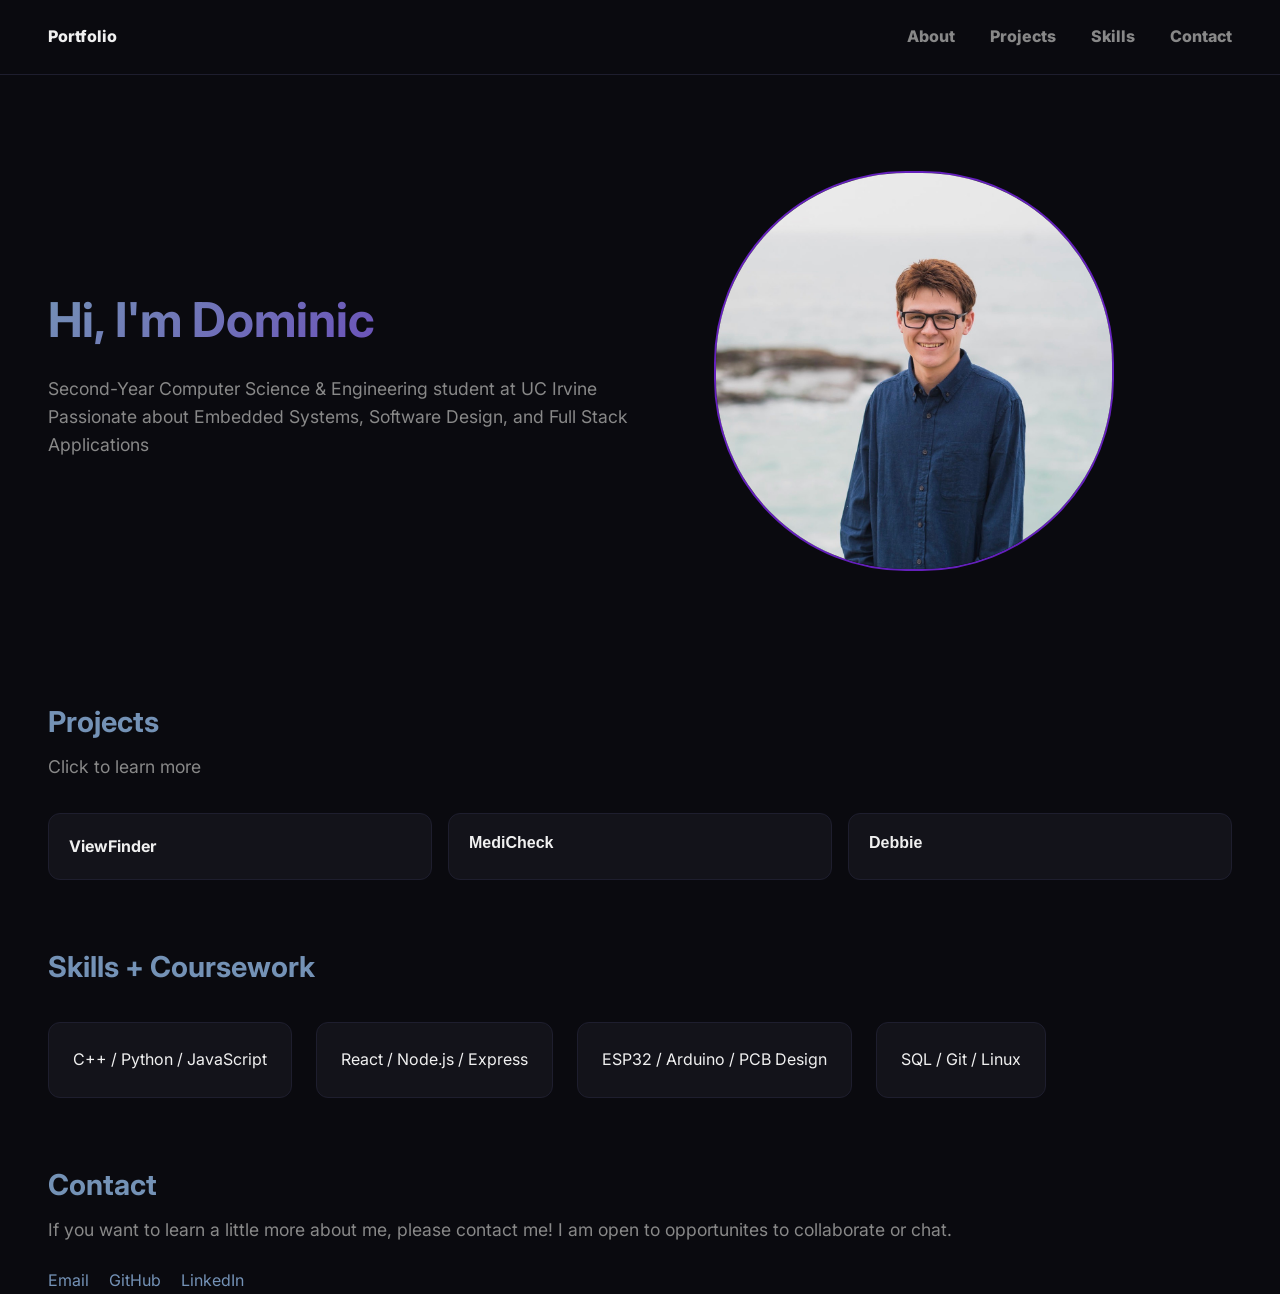
==== index.html @ c4aec8c1 "fixed src and root issue" ====
<!DOCTYPE html>
<html lang="en">
  <head>
    <meta charset="UTF-8">
    <meta name="viewport" content="width=device-width, initial-scale=1.0">
    <title>Dominic | Portfolio</title>
    <link href="https://fonts.googleapis.com/css2?family=Inter:wght@400;700&display=swap" rel="stylesheet">
    <link rel="stylesheet" href="homepage.css">
  </head>
  <body>

    <nav>
      <div>Portfolio</div>
      <div>
        <a href="#about">About</a>
        <a href="#projects">Projects</a>
        <a href="#skills">Skills</a>
        <a href="#contact">Contact</a>
      </div>
    </nav>

    <section class="subtitle">
      <div class="subtitle-inner">
        <div class="subtitle-text">
          <h1>Hi, I'm Dominic</h1>
          <p>Second-Year Computer Science & Engineering student at UC Irvine<br>
          Passionate about Embedded Systems, Software Design, and Full Stack Applications</p>
        </div>
        <img src="/images/dom_image.jpg" alt="photo_of_Dominic" class="profile-img">
      </div>
    </section>

    <section id="projects">
      <h2>Projects</h2>
      <div class="sub_section"><p>Click to learn more</p></div>
      <div class="accordion">

        <div class="accordion-item" onclick="toggleAccordion(this)">
          <div class="accordion-btn">ViewFinder</div>
          <div class="accordion-content">
            <p>Embedded star-tracking system using gyro-based orientation and Edge Impulse voice control.</p>
            <a href="#">GitHub</a>
          </div>
        </div>

        <div class="accordion-item">
          <button class="accordion-btn" onclick="toggleAccordion(this)">MediCheck</button>
          <div class="accordion-content">
            <p>AI-powered web app for medication verification. 2nd place at WebJam.</p>
            <a href="#">GitHub</a>
          </div>
        </div>

        <div class="accordion-item">
          <button class="accordion-btn" onclick="toggleAccordion(this)">Debbie</button>
          <div class="accordion-content">
            <p>1lb vertical-spinner combat robot built with Anteater Combat Engineering.</p>
            <a href="#">Learn More</a>
          </div>
        </div>

      </div>
    </section>

    <section id="skills">
      <h2>Skills + Coursework</h2>
      <div class="card-grid">
        <div class="card"><p>C++ / Python / JavaScript</p></div>
        <div class="card"><p>React / Node.js / Express</p></div>
        <div class="card"><p>ESP32 / Arduino / PCB Design</p></div>
        <div class="card"><p>SQL / Git / Linux</p></div>
      </div>
    </section>

    <section id="contact">
      <h2>Contact</h2>
      <div class="sub_section">
      <p>If you want to learn a little more about me, please contact me! I am open to opportunites to collaborate or chat.</p>
      <a href="mailto:dhubschm@uci.edu">Email</a>
      <a href="https://github.com/dhubschm">GitHub</a>
      <a href="https://linkedin.com/in/dominichubschmitt/">LinkedIn</a>
      </div>
    </section>

  </body>
  <script src="homepage.js"></script>
</html>
---- homepage.css ----
:root {
  --bg: #0a0a0f;
  --surface: #13131a;
  --accent-blue: #7492b6;
  --accent-purple: #6420bc;
  --text-primary: #f0f0f0;
  --text-muted: #888;
  --border: #1e1e2e;
}

* {
  margin: 0;
  padding: 0;
  box-sizing: border-box;
}

html {
  scroll-behavior: smooth;
}

body {
  background-color: var(--bg);
  color: var(--text-primary);
  font-family: 'Inter', sans-serif;
  line-height: 1.6;
}

nav {
  display: flex;
  font-weight: 800;
  justify-content: space-between;
  align-items: center;
  padding: 1.5rem 3rem;
  border-bottom: 1px solid var(--border);
}

nav a {
  color: var(--text-muted);
  text-decoration: none;
  margin-left: 2rem;
  transition: color 0.2s;
}

nav a:hover {
  color: var(--accent-blue);
}

.subtitle {
  padding: 6rem 3rem;
}

.subtitle h1 {
  font-size: 3rem;
  font-weight: 700;
  background: linear-gradient(135deg, var(--accent-blue), var(--accent-purple));
  -webkit-background-clip: text;
  -webkit-text-fill-color: transparent;
}

.subtitle p {
  color: var(--text-muted);
  margin-top: 1rem;
  font-size: 1.1rem;
}

section h2 {
  padding: 2rem 3rem 0;
  font-size: 1.8rem;
  color: var(--accent-blue);
}

.card-grid {
  display: flex;
  flex-direction: row;
  flex-wrap: wrap;
  gap: 1.5rem;
  padding: 2rem 3rem;
}

.card {
  background: var(--surface);
  border: 1px solid var(--border);
  border-radius: 12px;
  padding: 1.5rem;
  transition: border-color 0.2s;
}

.card:hover {
  border-color: var(--accent-blue);
}

.accordion {
  display: flex;
  flex-direction: row;
  gap: 1rem;
  padding: 2rem 3rem;
}

.accordion-item {
  flex: 1;
  background: var(--surface);
  border: 1px solid var(--border);
  border-radius: 12px;
  overflow: hidden;
  transition: border-color 0.2s;
  cursor: pointer;
}

.accordion-item:hover {
  border-color: var(--accent-blue);
}

.accordion-btn {
  width: 100%;
  padding: 1.25rem;
  background: none;
  border: none;
  color: var(--text-primary);
  font-size: 1rem;
  font-weight: 700;
  cursor: pointer;
  text-align: left;
}

.accordion-content {
  max-height: 0;
  overflow: hidden;
  transition: max-height 0.3s ease, padding 0.3s ease;
  padding: 0 1.25rem;
  color: var(--text-muted);
}

.accordion-content.open {
  max-height: 200px;
  padding: 0 1.25rem 1.25rem;
}

.accordion-content a {
  display: inline-block;
  margin-top: 0.75rem;
  color: var(--accent-blue);
  text-decoration: none;
}

.accordion-content a:hover {
  color: var(--accent-purple);
}


#contact p {
  color: var(--text-muted);
  margin-bottom: 1.5rem;
}

#contact a {
  margin-right: 1rem;
  color: var(--accent-blue);
  text-decoration: none;
}

#contact a:hover {
  color: var(--accent-purple);
}

.btn {
  display: inline-block;
  padding: 0.75rem 1.5rem;
  color: #0a0a0f;
  border-radius: 8px;
  text-decoration: none;
  font-weight: 700;
  opacity: 100%;
  transition: opacity 0.2s;
}

.btn:hover {
  opacity: 0.85;
}

.subtitle-inner {
  display: flex;
  flex-direction: row;
  align-items: center;
  justify-content: space-between;
  gap: 2rem;
}

.subtitle-text {
  flex: 1;
}

.profile-img {
  width: 400px;
  height: 400px;
  border-radius: 48%;
  margin-right: 10%;
  object-fit: cover;
  border: 2px solid var(--accent-purple);
}

.sub_section {
  padding: 0rem 3rem 0;
  margin-top: -.5rem;
}

.sub_section p{
  color: var(--text-muted);
  margin-top: 1rem;
  font-size: 1.1rem;
}
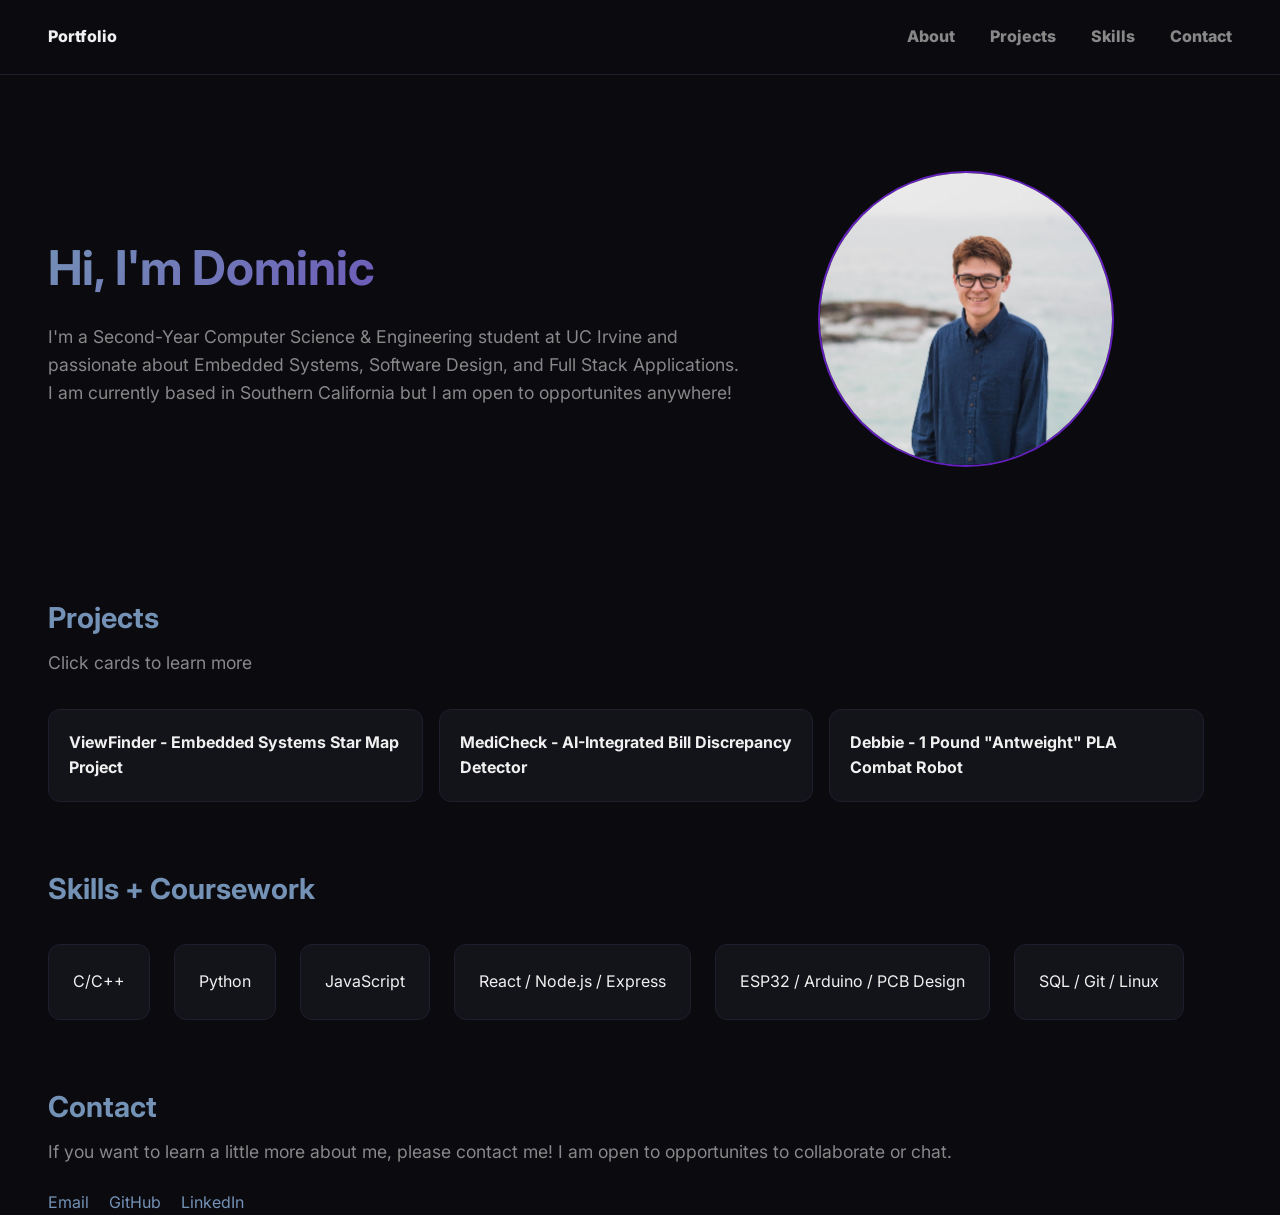
==== commit 1e07635c: "updated messages and card height" ====
--- a/index.html
+++ b/index.html
@@ -23,8 +23,9 @@
       <div class="subtitle-inner">
         <div class="subtitle-text">
           <h1>Hi, I'm Dominic</h1>
-          <p>Second-Year Computer Science & Engineering student at UC Irvine<br>
-          Passionate about Embedded Systems, Software Design, and Full Stack Applications</p>
+          <p>I'm a Second-Year Computer Science & Engineering student at UC Irvine and <br>
+          passionate about Embedded Systems, Software Design, and Full Stack Applications. <br>
+          I am currently based in Southern California but I am open to opportunites anywhere!</p>
         </div>
         <img src="/images/dom_image.jpg" alt="photo_of_Dominic" class="profile-img">
       </div>
@@ -32,29 +33,37 @@
 
     <section id="projects">
       <h2>Projects</h2>
-      <div class="sub_section"><p>Click to learn more</p></div>
+      <div class="sub_section"><p>Click cards to learn more</p></div>
       <div class="accordion">
 
         <div class="accordion-item" onclick="toggleAccordion(this)">
-          <div class="accordion-btn">ViewFinder</div>
+          <div class="accordion-btn">ViewFinder - Embedded Systems Star Map Project</div>
           <div class="accordion-content">
-            <p>Embedded star-tracking system using gyro-based orientation and Edge Impulse voice control.</p>
-            <a href="#">GitHub</a>
+            <p>Embedded systems star map project utilizing the Arduino Uno Q. Via the external Modulino Movement
+              gyroscope + accelerometer, allows users to physically interact and learn more about the cosmos. 
+              <br> <br>Built over the 36 hour IrvineHacks2026 Hackthon time period.
+            </p>
+            <a href="https://github.com/colindamon/viewfinder" target="_blank">GitHub</a> <span> | </span>
+            <a href="https://devpost.com/software/viewfinder-vhn7at" target="_blank">Devpost</a>
           </div>
         </div>
 
-        <div class="accordion-item">
-          <button class="accordion-btn" onclick="toggleAccordion(this)">MediCheck</button>
+        <div class="accordion-item" onclick="toggleAccordion(this)">
+          <div class="accordion-btn">MediCheck - AI-Integrated Bill Discrepancy Detector</div>
           <div class="accordion-content">
-            <p>AI-powered web app for medication verification. 2nd place at WebJam.</p>
-            <a href="#">GitHub</a>
+            <p>AI-powered web app for detecting errors in medical bills. Utilizing Gemini API, highlighted potential errors in bills, assigned a certainty score, and drafted an email to be sent to medical providers.<br> <br>2nd place overall winner at UCI campus wide hackathon - WebJam 2025.</p>
+            <a href="https://github.com/ak-singh2/webjam2025" target="_blank">GitHub</a> <span> | </span>
+            <a href="https://devpost.com/software/medicheck-4sbd0i" target="_blank">Devpost</a>
           </div>
         </div>
 
-        <div class="accordion-item">
-          <button class="accordion-btn" onclick="toggleAccordion(this)">Debbie</button>
+        <div class="accordion-item" onclick="toggleAccordion(this)">
+          <div class="accordion-btn">Debbie - 1 Pound "Antweight" PLA Combat Robot</div>
           <div class="accordion-content">
-            <p>1lb vertical-spinner combat robot built with Anteater Combat Engineering.</p>
+            <p>1 pound PLA Filament vertical-spinner combat robot built in collaboration with Anteater Combat Engineering @ UCI. Designed
+              over two quarters and competed at the UCI Antweight Assault Competition, going head to head against teams from campuses
+              throughout Southern California.
+            </p>
             <a href="#">Learn More</a>
           </div>
         </div>
@@ -65,7 +74,7 @@
     <section id="skills">
       <h2>Skills + Coursework</h2>
       <div class="card-grid">
-        <div class="card"><p>C++ / Python / JavaScript</p></div>
+        <div class="card">C/C++</div><div class="card">Python</div><div class="card"><p>JavaScript</p></div>
         <div class="card"><p>React / Node.js / Express</p></div>
         <div class="card"><p>ESP32 / Arduino / PCB Design</p></div>
         <div class="card"><p>SQL / Git / Linux</p></div>
--- a/homepage.css
+++ b/homepage.css
@@ -94,10 +94,11 @@
   flex-direction: row;
   gap: 1rem;
   padding: 2rem 3rem;
+  align-items: flex-start;
 }
 
 .accordion-item {
-  flex: 1;
+  flex: 0 0 calc(33% - 1rem);
   background: var(--surface);
   border: 1px solid var(--border);
   border-radius: 12px;
@@ -131,7 +132,7 @@
 }
 
 .accordion-content.open {
-  max-height: 200px;
+  max-height: 400px;
   padding: 0 1.25rem 1.25rem;
 }
 
@@ -190,9 +191,9 @@
 }
 
 .profile-img {
-  width: 400px;
-  height: 400px;
-  border-radius: 48%;
+  width: 25%;
+  aspect-ratio: 1 / 1;
+  border-radius: 50%;
   margin-right: 10%;
   object-fit: cover;
   border: 2px solid var(--accent-purple);
@@ -207,4 +208,5 @@
   color: var(--text-muted);
   margin-top: 1rem;
   font-size: 1.1rem;
-}+}
+
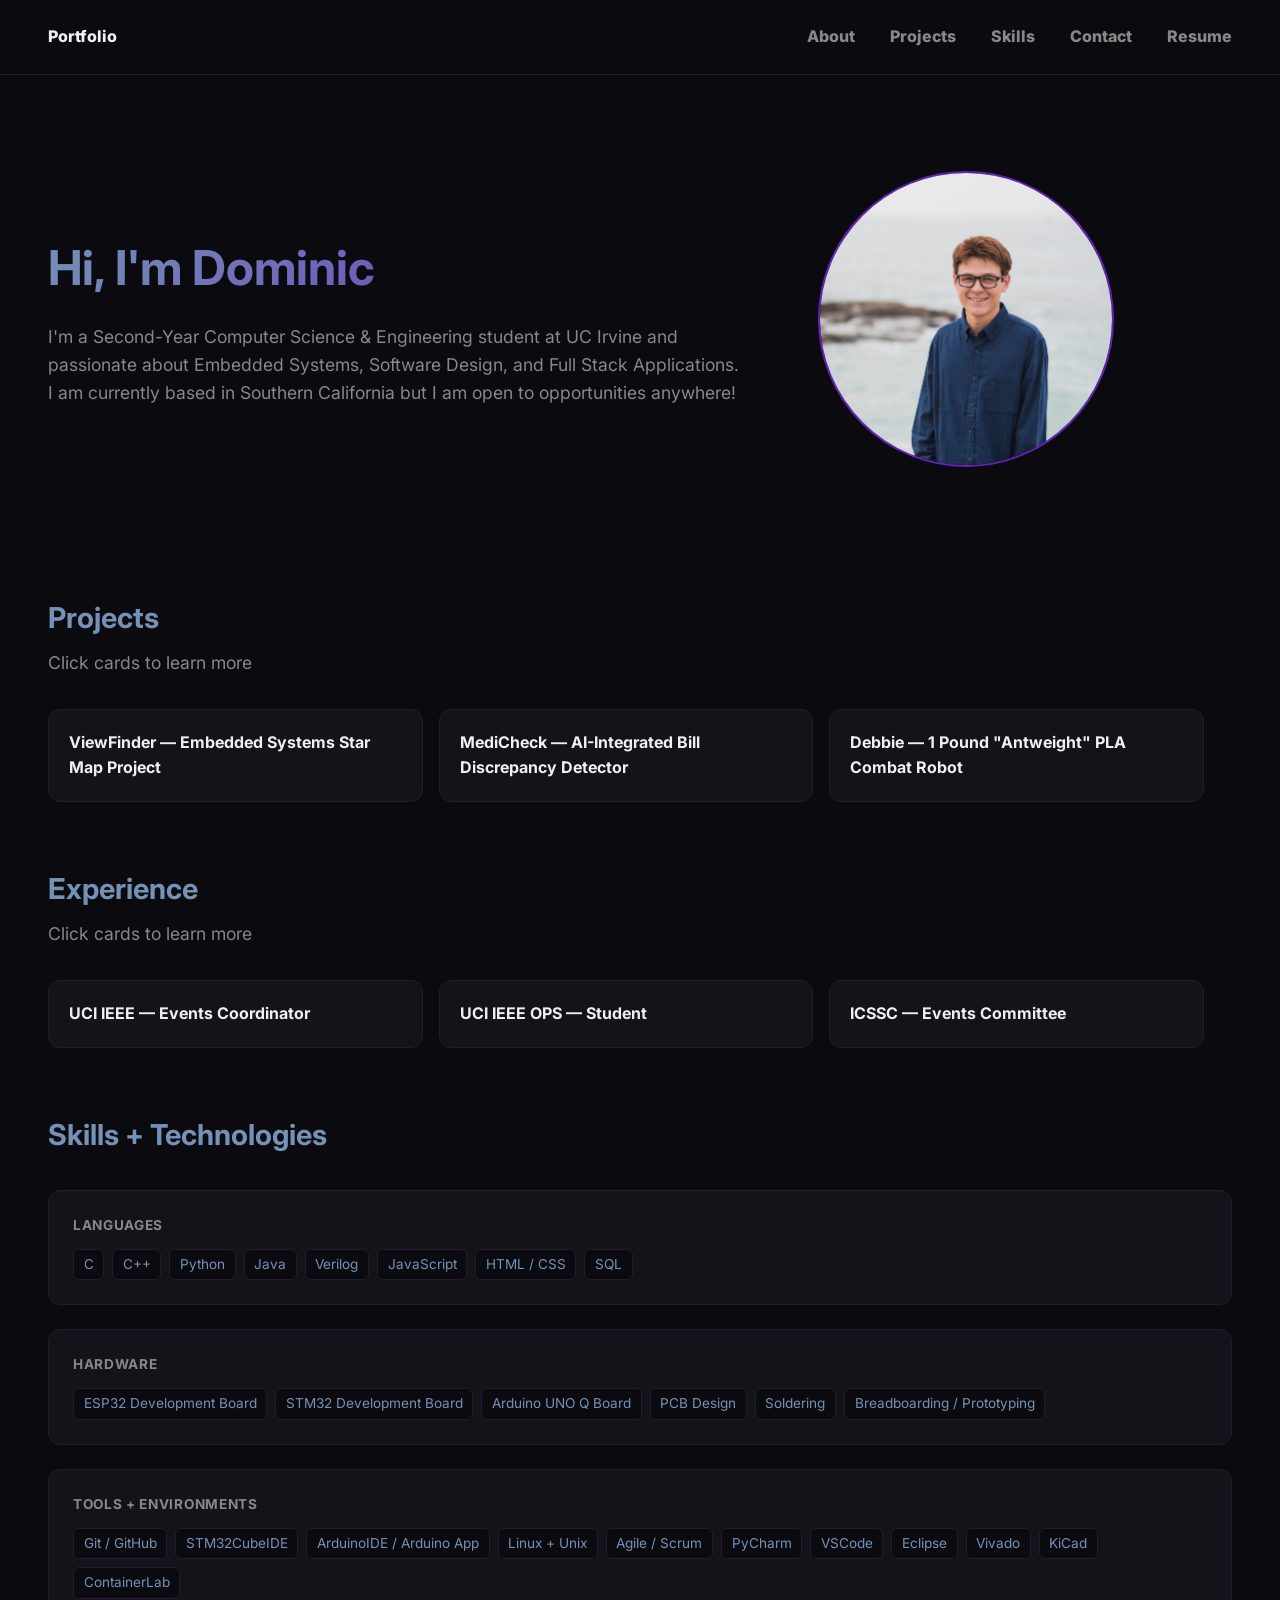
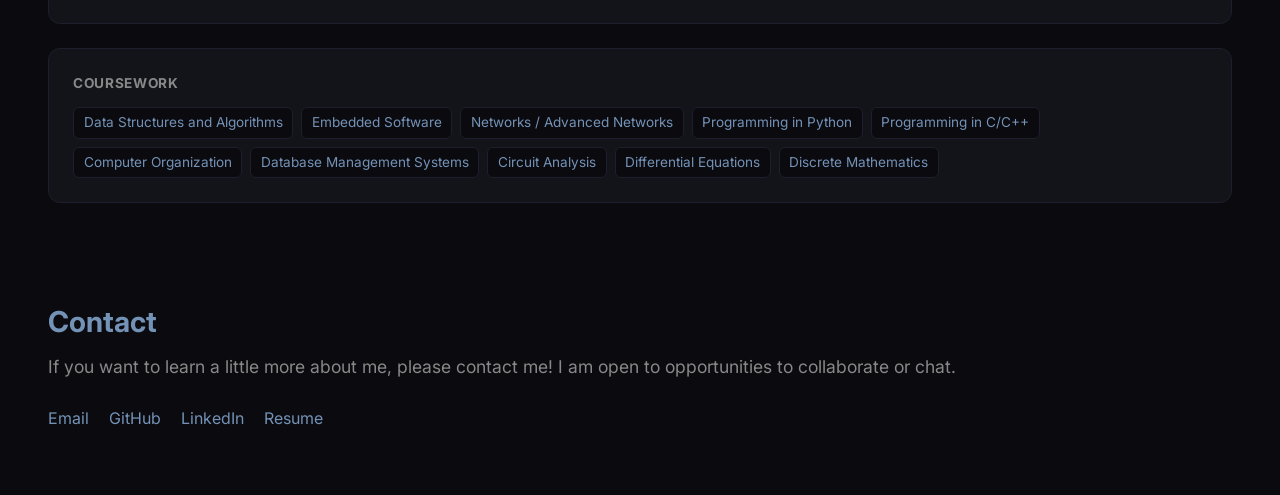
==== commit fc836921: "almost done, may add future project sections, need to go back and edit new experiences" ====
--- a/index.html
+++ b/index.html
@@ -16,6 +16,7 @@
         <a href="#projects">Projects</a>
         <a href="#skills">Skills</a>
         <a href="#contact">Contact</a>
+        <a href="#" onclick="openResume(); return false;">Resume</a>
       </div>
     </nav>
 
@@ -25,7 +26,7 @@
           <h1>Hi, I'm Dominic</h1>
           <p>I'm a Second-Year Computer Science & Engineering student at UC Irvine and <br>
           passionate about Embedded Systems, Software Design, and Full Stack Applications. <br>
-          I am currently based in Southern California but I am open to opportunites anywhere!</p>
+          I am currently based in Southern California but I am open to opportunities anywhere!</p>
         </div>
         <img src="/images/dom_image.jpg" alt="photo_of_Dominic" class="profile-img">
       </div>
@@ -37,11 +38,11 @@
       <div class="accordion">
 
         <div class="accordion-item" onclick="toggleAccordion(this)">
-          <div class="accordion-btn">ViewFinder - Embedded Systems Star Map Project</div>
+          <div class="accordion-btn">ViewFinder — Embedded Systems Star Map Project</div>
           <div class="accordion-content">
             <p>Embedded systems star map project utilizing the Arduino Uno Q. Via the external Modulino Movement
-              gyroscope + accelerometer, allows users to physically interact and learn more about the cosmos. 
-              <br> <br>Built over the 36 hour IrvineHacks2026 Hackthon time period.
+              gyroscope + accelerometer, allows users to physically interact and learn more about the cosmos.
+              <br><br>Built over the 36 hour IrvineHacks 2026 Hackathon time period.
             </p>
             <a href="https://github.com/colindamon/viewfinder" target="_blank">GitHub</a> <span> | </span>
             <a href="https://devpost.com/software/viewfinder-vhn7at" target="_blank">Devpost</a>
@@ -49,22 +50,53 @@
         </div>
 
         <div class="accordion-item" onclick="toggleAccordion(this)">
-          <div class="accordion-btn">MediCheck - AI-Integrated Bill Discrepancy Detector</div>
-          <div class="accordion-content">
-            <p>AI-powered web app for detecting errors in medical bills. Utilizing Gemini API, highlighted potential errors in bills, assigned a certainty score, and drafted an email to be sent to medical providers.<br> <br>2nd place overall winner at UCI campus wide hackathon - WebJam 2025.</p>
+          <div class="accordion-btn">MediCheck — AI-Integrated Bill Discrepancy Detector</div>
+          <div class="accordion-content">
+            <p>AI-powered web app for detecting errors in medical bills. Utilizing Gemini API, highlighted potential errors in bills, assigned a certainty score, and drafted an email to be sent to medical providers.
+              <br><br>2nd place overall winner at UCI campus wide hackathon — WebJam 2025.</p>
             <a href="https://github.com/ak-singh2/webjam2025" target="_blank">GitHub</a> <span> | </span>
             <a href="https://devpost.com/software/medicheck-4sbd0i" target="_blank">Devpost</a>
           </div>
         </div>
 
         <div class="accordion-item" onclick="toggleAccordion(this)">
-          <div class="accordion-btn">Debbie - 1 Pound "Antweight" PLA Combat Robot</div>
+          <div class="accordion-btn">Debbie — 1 Pound "Antweight" PLA Combat Robot</div>
           <div class="accordion-content">
             <p>1 pound PLA Filament vertical-spinner combat robot built in collaboration with Anteater Combat Engineering @ UCI. Designed
               over two quarters and competed at the UCI Antweight Assault Competition, going head to head against teams from campuses
               throughout Southern California.
             </p>
-            <a href="#">Learn More</a>
+            <a href="https://dhubschm.github.io/debbie/" target="_blank">Learn More</a>
+          </div>
+        </div>
+
+      </div>
+
+      <h2>Experience</h2>
+      <div class="sub_section"><p>Click cards to learn more</p></div>
+      <div class="accordion">
+
+        <div class="accordion-item" onclick="toggleAccordion(this)">
+          <div class="accordion-btn">UCI IEEE — Events Coordinator</div>
+          <div class="accordion-content">
+            <p>Plan and facilitate events for the UCI EECS community as part of the UCI IEEE board. Collaborate with board members to organize socials and activities for networking and student engagement.</p>
+            <a href="https://www.linkedin.com/in/dominichubschmitt/" target="_blank">LinkedIn</a>
+          </div>
+        </div>
+
+        <div class="accordion-item" onclick="toggleAccordion(this)">
+          <div class="accordion-btn">UCI IEEE OPS — Student</div>
+          <div class="accordion-content">
+            <p>Completed a year-long hands-on technical course in embedded systems covering breadboarding, soldering, and microcontroller programming in C/C++. Built projects including an MP3 player, weather station, ultrasonic trashcan, and a capstone RC rover with a custom KiCAD-designed PCB.</p>
+            <a href="https://ieee.ics.uci.edu/ops/" target="_blank">Learn More</a>
+          </div>
+        </div>
+
+        <div class="accordion-item" onclick="toggleAccordion(this)">
+          <div class="accordion-btn">ICSSC — Events Committee</div>
+          <div class="accordion-content">
+            <p>Work closely with a committee to plan events for the ICS community. Coordinate large-scale events including the day-long Brain Games and ICS Family Feud.</p>
+            <a href="https://www.linkedin.com/in/dominichubschmitt/" target="_blank">LinkedIn</a>
           </div>
         </div>
 
@@ -72,24 +104,101 @@
     </section>
 
     <section id="skills">
-      <h2>Skills + Coursework</h2>
+      <h2>Skills + Technologies</h2>
       <div class="card-grid">
-        <div class="card">C/C++</div><div class="card">Python</div><div class="card"><p>JavaScript</p></div>
-        <div class="card"><p>React / Node.js / Express</p></div>
-        <div class="card"><p>ESP32 / Arduino / PCB Design</p></div>
-        <div class="card"><p>SQL / Git / Linux</p></div>
+
+        <div class="card">
+          <h3>Languages</h3>
+          <div class="tag-row">
+            <span class="tag">C</span>
+            <span class="tag">C++</span>
+            <span class="tag">Python</span>
+            <span class="tag">Java</span>
+            <span class="tag">Verilog</span>
+            <span class="tag">JavaScript</span>
+            <span class="tag">HTML / CSS</span>
+            <span class="tag">SQL</span>
+          </div>
+        </div>
+
+        <div class="card">
+          <h3>Hardware</h3>
+          <div class="tag-row">
+            <span class="tag">ESP32 Development Board</span>
+            <span class="tag">STM32 Development Board</span>
+            <span class="tag">Arduino UNO Q Board</span>
+            <span class="tag">PCB Design</span>
+            <span class="tag">Soldering</span>
+            <span class="tag">Breadboarding / Prototyping</span>
+          </div>
+        </div>
+
+        <div class="card">
+          <h3>Tools + Environments</h3>
+          <div class="tag-row">
+            <span class="tag">Git / GitHub</span>
+            <span class="tag">STM32CubeIDE</span>
+            <span class="tag">ArduinoIDE / Arduino App</span>
+            <span class="tag">Linux + Unix</span>
+            <span class="tag">Agile / Scrum</span>
+            <span class="tag">PyCharm</span>
+            <span class="tag">VSCode</span>
+            <span class="tag">Eclipse</span>
+            <span class="tag">Vivado</span>
+            <span class="tag">KiCad</span>
+            <span class="tag">ContainerLab</span>
+          </div>
+        </div>
+
+        <div class="card">
+          <h3>Coursework</h3>
+          <div class="tag-row">
+            <span class="tag">Data Structures and Algorithms</span>
+            <span class="tag">Embedded Software</span>
+            <span class="tag">Networks / Advanced Networks</span>
+            <span class="tag">Programming in Python</span>
+            <span class="tag">Programming in C/C++</span>
+            <span class="tag">Computer Organization</span>
+            <span class="tag">Database Management Systems</span>
+            <span class="tag">Circuit Analysis</span>
+            <span class="tag">Differential Equations</span>
+            <span class="tag">Discrete Mathematics</span>
+          </div>
+        </div>
+
       </div>
     </section>
 
     <section id="contact">
       <h2>Contact</h2>
       <div class="sub_section">
-      <p>If you want to learn a little more about me, please contact me! I am open to opportunites to collaborate or chat.</p>
-      <a href="mailto:dhubschm@uci.edu">Email</a>
-      <a href="https://github.com/dhubschm">GitHub</a>
-      <a href="https://linkedin.com/in/dominichubschmitt/">LinkedIn</a>
-      </div>
-    </section>
+        <p>If you want to learn a little more about me, please contact me! I am open to opportunities to collaborate or chat.</p>
+        <a href="mailto:dhubschm@uci.edu">Email</a>
+        <a href="https://github.com/dhubschm">GitHub</a>
+        <a href="https://linkedin.com/in/dominichubschmitt/">LinkedIn</a>
+        <a href="#" onclick="openResume(); return false;">Resume</a>
+      </div>
+    </section>
+
+    <!-- RESUME MODAL -->
+<div class="resume-overlay" id="resumeOverlay" onclick="closeResume()">
+  <div class="resume-modal" onclick="event.stopPropagation()">
+    <div class="resume-modal-header">
+      <a class="download-btn" href="https://docs.google.com/document/d/1lejWNqHnw6856kxZOguSe9oi8qilV3YpMhm_QxPDXOY/export?format=pdf" target="_blank">
+        <svg xmlns="http://www.w3.org/2000/svg" width="16" height="16" fill="currentColor" viewBox="0 0 16 16">
+          <path d="M.5 9.9a.5.5 0 0 1 .5.5v2.5a1 1 0 0 0 1 1h12a1 1 0 0 0 1-1v-2.5a.5.5 0 0 1 1 0v2.5a2 2 0 0 1-2 2H2a2 2 0 0 1-2-2v-2.5a.5.5 0 0 1 .5-.5z"/>
+          <path d="M7.646 11.854a.5.5 0 0 0 .708 0l3-3a.5.5 0 0 0-.708-.708L8.5 10.293V1.5a.5.5 0 0 0-1 0v8.793L5.354 8.146a.5.5 0 1 0-.708.708l3 3z"/>
+        </svg>
+        Download
+      </a>
+      <button class="close-btn" onclick="closeResume()">✕</button>
+    </div>
+    <iframe
+      src="https://docs.google.com/document/d/e/2PACX-1vRqORkneSmby11L0oeGGOnNZu-ejOtk9SDj9sxjIWlSXntKggv8QrzZPOw2T4Cl8TYlFRkUBL6_q36Q/pub?embedded=true"
+      class="resume-embed">
+    </iframe>
+  </div>
+</div>
 
   </body>
   <script src="homepage.js"></script>
--- a/homepage.css
+++ b/homepage.css
@@ -210,3 +210,115 @@
   font-size: 1.1rem;
 }
 
+.card h3 {
+  font-size: 0.85rem;
+  text-transform: uppercase;
+  letter-spacing: 0.05em;
+  color: var(--text-muted);
+  margin-bottom: 0.75rem;
+}
+
+.tag-row {
+  display: flex;
+  flex-wrap: wrap;
+  gap: 0.5rem;
+}
+
+.tag {
+  background: var(--bg);
+  border: 1px solid var(--border);
+  border-radius: 6px;
+  padding: 0.25rem 0.6rem;
+  font-size: 0.85rem;
+  color: var(--accent-blue);
+}
+
+#contact {
+  padding: 2rem 0 4rem;
+}
+
+#skills .card-grid {
+  flex-direction: column;
+}
+
+.resume-overlay {
+  display: none;
+  position: fixed;
+  inset: 0;
+  background: rgba(0, 0, 0, 0.85);
+  z-index: 100;
+  align-items: center;
+  justify-content: center;
+}
+
+.resume-overlay.open {
+  display: flex;
+}
+
+.resume-modal {
+  background: var(--surface);
+  border: 1px solid var(--border);
+  border-radius: 16px;
+  width: 65%;
+  max-width: 900px;
+  height: 92vh;
+  padding: 1.5rem;
+  position: relative;
+  display: flex;
+  flex-direction: column;
+  gap: 0.75rem;
+  overflow: hidden;
+}
+
+.resume-modal-header {
+  display: flex;
+  justify-content: space-between;
+  align-items: center;
+  flex-shrink: 0;
+}
+
+.resume-embed {
+  width: 100%;
+  flex: 1;
+  border: none;
+  border-radius: 8px;
+  min-height: 0;
+}
+
+.close-btn {
+  background: none;
+  border: 1px solid var(--border);
+  color: var(--text-muted);
+  font-size: 1rem;
+  width: 32px;
+  height: 32px;
+  border-radius: 50%;
+  cursor: pointer;
+  display: flex;
+  align-items: center;
+  justify-content: center;
+  transition: border-color 0.2s;
+}
+
+.close-btn:hover {
+  border-color: var(--accent-blue);
+  color: var(--text-primary);
+}
+
+.download-btn {
+  display: flex;
+  align-items: center;
+  gap: 0.4rem;
+  padding: 0.5rem 1rem;
+  background: linear-gradient(135deg, var(--accent-blue), var(--accent-purple));
+  color: #0a0a0f;
+  border-radius: 8px;
+  text-decoration: none;
+  font-weight: 700;
+  font-size: 0.85rem;
+  transition: opacity 0.2s;
+}
+
+.download-btn:hover {
+  opacity: 0.85;
+}
